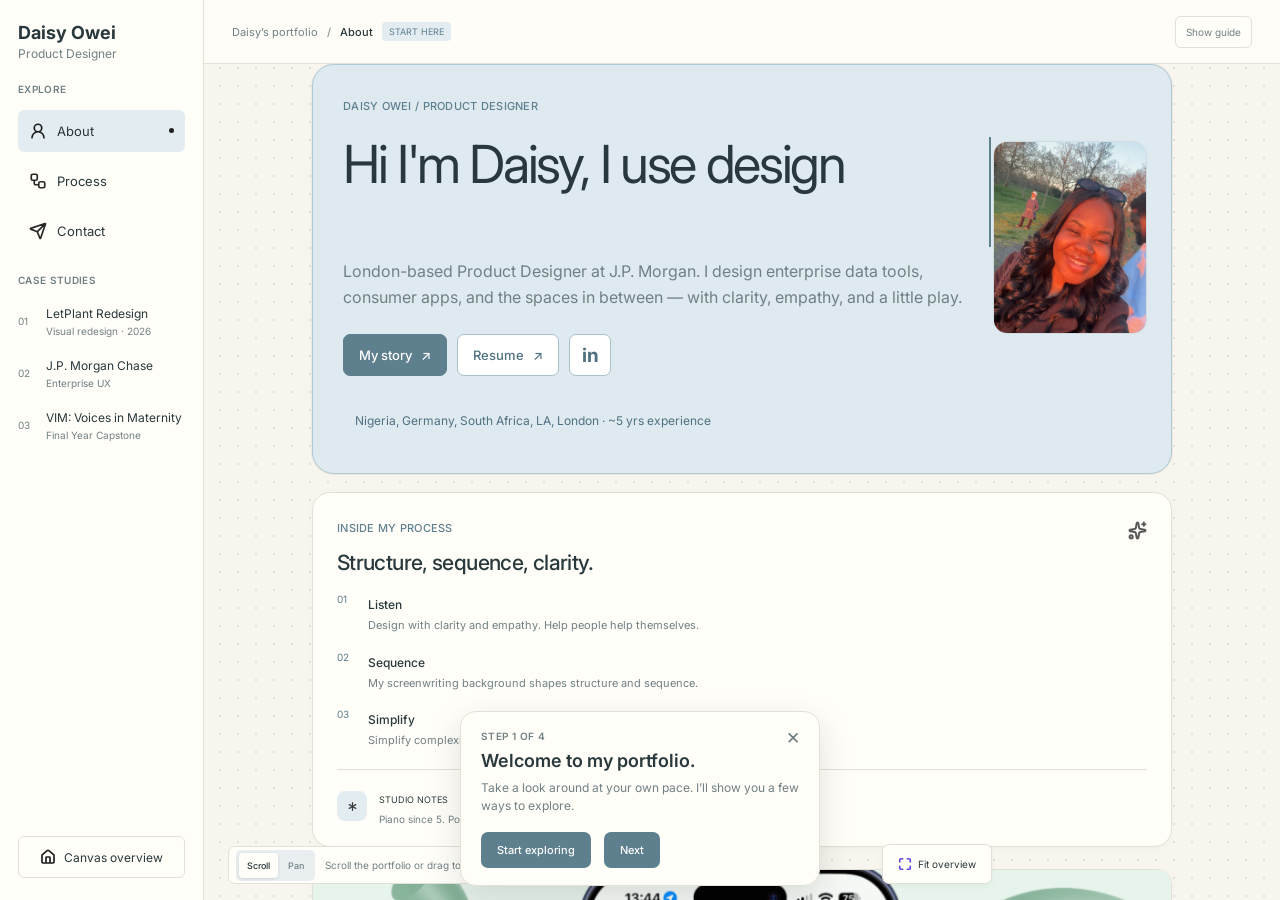
==== index.html @ e804e966 "Initial commit: portfolio site Co-Authored-By: Claude Opus 5.5 <noreply@anthropic.com>" ====
<!doctype html>
<html lang="en">
  <head>
    <meta charset="UTF-8" />
    <meta name="viewport" content="width=device-width, initial-scale=1.0" />
    <meta
      name="description"
      content="Daisy Owei is a London-based product designer making thoughtful digital experiences."
    />
    <meta name="theme-color" content="#f7f5ee" />
    <title>Daisy Owei — Product Designer</title>
    <link rel="preconnect" href="https://fonts.googleapis.com" />
    <link rel="preconnect" href="https://fonts.gstatic.com" crossorigin />
    <link
      href="https://fonts.googleapis.com/css2?family=Inter:wght@400;500;600;700&display=swap"
      rel="stylesheet"
    />
    <link rel="stylesheet" href="./styles.css?v=contact-section-v1" />
    <script src="./app.js?v=contact-section-v1" defer></script>
  </head>
  <body class="right-sidebar-collapsed">
    <div class="app-shell">
      <aside class="left-sidebar" aria-label="Portfolio navigation">
        <a class="identity" href="#about" aria-label="Daisy Owei home">
          <span class="identity-name">Daisy Owei</span>
          <span class="identity-role">Product Designer</span>
        </a>

        <nav class="primary-nav" aria-label="Explore">
          <p class="side-label">Explore</p>
          <a class="nav-link is-active" href="#about" data-section="about">
            <img src="./public/assets/imgUserRound.svg" alt="" />
            <span>About</span>
            <img class="active-dot" src="./public/assets/imgCurrentSectionIndicator.svg" alt="" />
          </a>
          <a class="nav-link" href="#process" data-section="process">
            <img src="./public/assets/imgWorkflow.svg" alt="" />
            <span>Process</span>
          </a>
          <a class="nav-link" href="#contact" data-section="contact">
            <img src="./public/assets/imgSend.svg" alt="" />
            <span>Contact</span>
          </a>
        </nav>

        <nav class="case-nav" aria-label="Case studies">
          <p class="side-label">Case studies</p>
          <a href="#letplant-case-study" data-project="LetPlant Redesign">
            <span class="case-number">01</span>
            <span><strong>LetPlant Redesign</strong><small>Visual redesign · 2026</small></span>
          </a>
          <a href="#jpmorgan-case-study" data-project="J.P. Morgan Chase">
            <span class="case-number">02</span>
            <span><strong>J.P. Morgan Chase</strong><small>Enterprise UX</small></span>
          </a>
          <a href="#vim-case-study" data-project="VIM: Voices in Maternity">
            <span class="case-number">03</span>
            <span><strong>VIM: Voices in Maternity</strong><small>Final Year Capstone</small></span>
          </a>
        </nav>

        <div class="sidebar-bottom">
          <button class="canvas-overview-button" type="button" data-action="fit">
            <img src="./public/assets/imgHouse.svg" alt="" />
            <span>Canvas overview</span>
          </button>
        </div>
      </aside>

      <main class="workspace">
        <header class="topbar">
          <a class="mobile-brand" href="#about" aria-label="Daisy Owei home">
            <span><strong>Daisy Owei</strong><small>Product Designer</small></span>
          </a>
          <div class="breadcrumbs">
            <a href="#about">Daisy’s portfolio</a>
            <span aria-hidden="true">/</span>
            <span class="crumb-current">About</span>
            <span class="case-study-overview-tag">Project overview</span>
            <button class="start-tag" type="button" data-action="canvas-tour">Start here</button>
          </div>
          <button class="case-study-back" type="button" data-action="back-to-canvas">
            <span aria-hidden="true">←</span> Back to canvas
          </button>
          <button class="right-sidebar-toggle" type="button" aria-controls="right-sidebar" aria-expanded="false">
            Show guide
          </button>
          <button class="mobile-menu" type="button" aria-label="Show portfolio guide">
            <span>Menu</span>
            <span class="menu-icon" aria-hidden="true">☰</span>
          </button>
        </header>

        <div class="mobile-view-switch" role="group" aria-label="Portfolio view">
          <span>View</span>
          <div>
            <button type="button" data-mobile-view="website" aria-pressed="true">Website</button>
            <button type="button" data-mobile-view="canvas" aria-pressed="false">Canvas</button>
          </div>
        </div>

        <section class="canvas-viewport" aria-label="Interactive portfolio canvas">
          <div class="canvas-world" id="canvas-world">
            <div class="canvas-section-kicker">
              <span class="tiny-blue-dot"></span>
              <span>About · Start here</span>
            </div>

            <div class="intro-grid">
              <section class="intro-card canvas-card" id="about" aria-labelledby="intro-title">
                <div class="intro-card-top">
                  <p class="eyebrow">Daisy Owei / Product Designer</p>
                </div>
                <h1 id="intro-title" aria-label="Hi I'm Daisy, I use design to solve complex problems.">
                  <span class="typewriter-text" aria-hidden="true">Hi I'm Daisy, I use design to solve complex problems.</span>
                  <span class="typewriter-reserve" aria-hidden="true">Hi I'm Daisy, I use design to solve complex problems.</span>
                </h1>
                <img class="intro-photo" src="./public/assets/daisy-profile.jpeg" alt="Daisy smiling outside" />
                <p class="intro-copy">
                  London-based Product Designer at J.P. Morgan. I design enterprise data tools,
                  consumer apps, and the spaces in between — with clarity, empathy, and a little
                  play.
                </p>
                <div class="intro-actions">
                  <a class="button button-primary" href="#about-me" data-about-story>
                    My story <span aria-hidden="true">↗</span>
                  </a>
                  <a class="button button-secondary" href="https://daisycv.netlify.app/" target="_blank" rel="noopener noreferrer">
                    Resume <span aria-hidden="true">↗</span>
                  </a>
                  <a class="button button-secondary button-linkedin" href="https://www.linkedin.com/in/daisy-owei-1319361a2/?originalSubdomain=uk" target="_blank" rel="noopener noreferrer" aria-label="LinkedIn" title="LinkedIn">
                    <span aria-hidden="true">in</span>
                  </a>
                </div>
                <div class="experience-strip">
                  <span>Nigeria, Germany, South Africa, LA, London · ~5 yrs experience</span>
                </div>
              </section>

              <section class="process-card canvas-card" id="process" aria-labelledby="process-title">
                <div class="process-heading">
                  <div>
                    <p class="eyebrow">Inside my process</p>
                    <h2 id="process-title">Structure, sequence, clarity.</h2>
                  </div>
                  <img src="./public/assets/imgSparkles.svg" alt="" />
                </div>
                <ol class="process-steps">
                  <li><span>01</span><div><strong>Listen</strong><p>Design with clarity and empathy. Help people help themselves.</p></div></li>
                  <li><span>02</span><div><strong>Sequence</strong><p>My screenwriting background shapes structure and sequence.</p></div></li>
                  <li><span>03</span><div><strong>Simplify</strong><p>Simplify complexity. Make someone’s life a bit easier.</p></div></li>
                </ol>
                <div class="studio-note">
                  <span class="asterisk-chip"><img src="./public/assets/imgAsterisk.svg" alt="" /></span>
                  <div><small>Studio notes</small><p>Piano since 5. Portrait sketches. Two cats. Vanilla ice cream + one wildcard.</p></div>
                </div>
              </section>
            </div>

            <section class="project-grid" id="work" aria-label="Selected work">
              <article class="project-card canvas-card" id="letplant-project">
                <a class="project-image-link" href="#letplant-case-study" aria-label="Open LetPlant Redesign case study">
                  <img class="project-image" src="./public/assets/cover-letplant.png" alt="LetPlant plant-care app displayed on a phone" loading="lazy" />
                </a>
                <div class="project-card-body">
                  <div class="project-meta"><span>01 / Visual redesign</span><span class="project-chip">2026 · Ongoing</span></div>
                  <h2>LetPlant Redesign</h2>
                  <p>Led the visual redesign of an AI plant-care app with 14,000+ users across iOS and Android — bringing key features forward and making everyday care easier to navigate.</p>
                  <div class="project-footer"><small>iOS live · Android rolling out</small><a href="#letplant-case-study">View case study <span>↗</span></a></div>
                </div>
              </article>

              <article class="project-card canvas-card" id="jpmorgan-project">
                <a class="project-image-link" href="#jpmorgan-case-study" data-open-project="J.P. Morgan Chase" aria-label="Open J.P. Morgan Chase case study">
                  <img class="project-image" src="./public/assets/cover-jpmorgan.jpg" alt="J.P. Morgan Corporate and Investment Bank presentation on a laptop" loading="lazy" />
                </a>
                <div class="project-card-body">
                  <div class="project-meta"><span>02 / Enterprise UX</span><span class="project-chip">J.P. Morgan</span></div>
                  <h2><a href="#jpmorgan-case-study" data-open-project="J.P. Morgan Chase">Redesigning Enterprise Tools for Global Clients</a></h2>
                  <p>Designing enterprise data tools for a global investment bank, simplifying complex financial information for the people who use them every day.</p>
                  <div class="project-footer"><small>Financial data platforms</small><a href="#jpmorgan-case-study" data-open-project="J.P. Morgan Chase">View case study <span>↗</span></a></div>
                </div>
              </article>

              <article class="project-card canvas-card" id="vim-project">
                <a class="project-image-link" href="#vim-case-study" data-open-project="VIM: Voices in Maternity" aria-label="Open VIM: Voices in Maternity case study">
                  <img class="project-image" src="./public/assets/cover-vim.jpg" alt="VIM maternity equity project displayed on a laptop" loading="lazy" />
                </a>
                <div class="project-card-body">
                  <div class="project-meta"><span>03 / Equity design</span><span class="project-chip">Final Year Capstone</span></div>
                  <h2>VIM: Voices in Maternity</h2>
                  <p>Designing for equity in maternal healthcare. Final Year Capstone.</p>
                  <div class="project-footer"><small>Healthcare · Social impact</small><a href="#vim-case-study" data-open-project="VIM: Voices in Maternity">View case study <span>↗</span></a></div>
                </div>
              </article>
            </section>

            <section class="project-collection" id="bonus-projects" aria-label="Bonus projects">
              <div class="collection-heading">
                <p class="collection-kicker">Bonus projects</p>
              </div>

              <article class="project-card featured-project canvas-card" id="quick-ux-wins">
                <a class="project-image-link" href="#quick-ux-case-study" data-open-project="Quick UX Wins in Fast-Paced Environments" aria-label="Open Quick UX Wins in Fast-Paced Environments project">
                  <img class="project-image" src="./public/assets/cover-quick-ux.jpg" alt="Mobile design screens for Cookie Jar, chat, and Millennium TV" loading="lazy" />
                </a>
                <div class="project-card-body">
                  <div class="project-meta"><span>Bonus project / Product design</span><span class="project-chip">Featured</span></div>
                  <h2>Quick UX Wins in Fast-Paced Environments</h2>
                  <p>Small, thoughtful design improvements that make complex products clearer and easier to use.</p>
                  <div class="project-footer"><small>Fast-paced product design</small><a href="#quick-ux-case-study" data-open-project="Quick UX Wins in Fast-Paced Environments">View project <span>↗</span></a></div>
                </div>
              </article>

              <section class="project-subsection" id="early-career-projects" aria-label="Early career case studies">
                <div class="collection-subheading">
                  <p class="collection-kicker">Early career case studies</p>
                </div>
                <div class="project-grid secondary-project-grid">
                  <article class="project-card canvas-card" id="hinge-feature-design">
                    <a class="project-image-link" href="#hinge-case-study" data-open-project="Hinge Feature Design" aria-label="Open Hinge Feature Design project">
                      <img class="project-image" src="./public/assets/cover-hinge.jpg" alt="Hinge Standouts and Trivia feature screens on phones" loading="lazy" />
                    </a>
                    <div class="project-card-body">
                      <div class="project-meta"><span>Early career / UX design</span><span class="project-chip">Case study</span></div>
                      <h2>Hinge Feature Design</h2>
                      <p>A feature-design project exploring a more thoughtful experience for making connections.</p>
                      <div class="project-footer"><small>Early career case study</small><a href="#hinge-case-study" data-open-project="Hinge Feature Design">View project <span>↗</span></a></div>
                    </div>
                  </article>

                  <article class="project-card canvas-card" id="internet-health-visualisations">
                    <a class="project-image-link" href="#internet-health-case-study" data-open-project="Internet Health Data Visualisations" aria-label="Open Internet Health Data Visualisations project">
                      <img class="project-image" src="./public/assets/cover-internet-health.jpg" alt="Internet shutdowns analysis displayed on a laptop" loading="lazy" />
                    </a>
                    <div class="project-card-body">
                      <div class="project-meta"><span>Early career / Data visualisation</span><span class="project-chip">Case study</span></div>
                      <h2>Internet Health Data Visualisations</h2>
                      <p>Visualising internet health to make complex information and patterns easier to understand.</p>
                      <div class="project-footer"><small>Early career case study</small><a href="#internet-health-case-study" data-open-project="Internet Health Data Visualisations">View project <span>↗</span></a></div>
                    </div>
                  </article>
                </div>
              </section>
            </section>

            <section class="project-collection personal-projects" id="personal-social-impact" aria-label="Personal and social impact projects">
              <div class="collection-heading">
                <p class="collection-kicker">Personal and social impact</p>
              </div>
              <div class="project-grid secondary-project-grid">
                <article class="project-card canvas-card" id="hone-personal-project">
                  <a class="project-image-link" href="#hone-case-study" data-open-project="Hone Personal Project" aria-label="Open Hone Personal Project">
                    <img class="project-image" src="./public/assets/cover-hone.png" alt="Hone productivity app concept screens" loading="lazy" />
                  </a>
                  <div class="project-card-body">
                    <div class="project-meta"><span>Personal / Product design</span><span class="project-chip">Personal project</span></div>
                    <h2>Hone — Personal Project</h2>
                    <p>A consumer app for habit-building and follow-through. Currently in progress, so the screens are still evolving.</p>
                    <div class="project-footer"><small>Personal project</small><a href="#hone-case-study" data-open-project="Hone Personal Project">View project <span>↗</span></a></div>
                  </div>
                </article>

                <article class="project-card canvas-card" id="caps-for-care">
                  <a class="project-image-link" href="#caps-for-care-case-study" data-open-project="Caps for Care" aria-label="Open Caps for Care project">
                    <img class="project-image" src="./public/assets/cover-caps-for-care.jpg" alt="Caps for Care T-shirt and cap laid on a wooden floor" loading="lazy" />
                  </a>
                  <div class="project-card-body">
                    <div class="project-meta"><span>Social impact / Community</span><span class="project-chip">Community project</span></div>
                    <h2>Caps for Care</h2>
                    <p>A community-focused project bringing design and social impact together.</p>
                    <div class="project-footer"><small>Personal and social impact</small><a href="#caps-for-care-case-study" data-open-project="Caps for Care">View project <span>↗</span></a></div>
                  </div>
                </article>
              </div>
            </section>

            <section class="canvas-contact canvas-card" id="contact" aria-labelledby="canvas-contact-title">
              <p class="eyebrow">Let’s connect</p>
              <h2 id="canvas-contact-title">Contact</h2>
              <p class="canvas-contact-copy">Feel free to say hi, ask me what I’m currently designing, or anything else!</p>
              <div class="canvas-contact-links">
                <a href="mailto:daisyicowei@gmail.com"><span aria-hidden="true">📬</span><span><small>Email me</small><strong>daisyicowei@gmail.com</strong></span><span aria-hidden="true">↗</span></a>
                <a href="https://www.linkedin.com/in/daisy-owei-1319361a2/?originalSubdomain=uk" target="_blank" rel="noopener noreferrer"><span aria-hidden="true">in</span><span><small>LinkedIn</small><strong>Daisy Owei</strong></span><span aria-hidden="true">↗</span></a>
              </div>
            </section>
          </div>

          <div class="onboarding-card" role="dialog" aria-labelledby="onboarding-title" aria-describedby="onboarding-copy" aria-live="polite" hidden>
            <span class="onboarding-step"></span>
            <button class="onboarding-close" type="button" aria-label="Dismiss portfolio guide">×</button>
            <h2 id="onboarding-title"></h2>
            <p id="onboarding-copy"></p>
            <div class="onboarding-actions">
              <button class="button button-primary" type="button" data-action="start-exploring">Start exploring</button>
              <button class="button button-primary" type="button" data-action="next-tour-step">Next</button>
            </div>
          </div>

          <div class="canvas-hint">
            <div class="canvas-mode-switch" role="group" aria-label="Canvas interaction mode">
              <button type="button" data-canvas-mode="scroll" aria-pressed="true">Scroll</button>
              <button type="button" data-canvas-mode="pan" aria-pressed="false">Pan</button>
            </div>
            <span class="canvas-mode-hint">Scroll the portfolio or drag to pan</span>
          </div>

          <div class="zoom-toolbar" aria-label="Canvas zoom controls">
            <button type="button" data-action="zoom-out" aria-label="Zoom out">
              <img src="./public/assets/imgMinus.svg" alt="" />
            </button>
            <output id="zoom-level" aria-live="polite">100%</output>
            <button type="button" data-action="zoom-in" aria-label="Zoom in">
              <img src="./public/assets/imgPlus.svg" alt="" />
            </button>
            <span class="toolbar-separator"></span>
            <button class="fit-button" type="button" data-action="fit">
              <img src="./public/assets/imgMaximize.svg" alt="" />
              <span>Fit overview</span>
            </button>
          </div>
        </section>

        <nav class="mobile-menu-panel" id="mobile-menu-panel" aria-label="Portfolio navigation" hidden>
          <div class="mobile-menu-content">
            <p class="mobile-menu-eyebrow">Explore</p>
            <h2>Follow your curiosity.</h2>
            <div class="mobile-main-links">
              <a href="#about" data-mobile-section="about" class="is-active" aria-current="page">About <span>•</span></a>
              <a href="#work" data-mobile-section="work">Selected work <span aria-hidden="true">↓</span></a>
              <a href="#process" data-mobile-section="process">Process <span aria-hidden="true">↓</span></a>
              <a href="#contact" data-mobile-section="contact">Contact <span aria-hidden="true">↓</span></a>
            </div>
            <div class="mobile-work-links">
              <p class="mobile-menu-eyebrow">Straight to the work</p>
              <a href="#letplant-project" data-mobile-section="letplant-project"><span>01</span><span><strong>LetPlant Redesign</strong><small>Visual redesign · 2026</small></span><b aria-hidden="true">↗</b></a>
              <a href="#jpmorgan-case-study" data-mobile-section="jpmorgan-project"><span>02</span><span><strong>J.P. Morgan Chase</strong><small>Enterprise UX</small></span><b aria-hidden="true">↗</b></a>
              <a href="#vim-case-study" data-mobile-section="vim-project"><span>03</span><span><strong>VIM: Voices in Maternity</strong><small>Final Year Capstone</small></span><b aria-hidden="true">↗</b></a>
              <a href="#quick-ux-case-study" data-mobile-section="quick-ux-wins"><span>04</span><span><strong>Quick UX Wins</strong><small>Bonus project</small></span><b aria-hidden="true">↗</b></a>
              <a href="#hinge-case-study" data-mobile-section="hinge-feature-design"><span>05</span><span><strong>Hinge Feature Design</strong><small>Early career case study</small></span><b aria-hidden="true">↗</b></a>
              <a href="#internet-health-case-study" data-mobile-section="internet-health-visualisations"><span>06</span><span><strong>Internet Health Data Visualisations</strong><small>Early career case study</small></span><b aria-hidden="true">↗</b></a>
              <a href="#hone-case-study" data-mobile-section="hone-personal-project"><span>07</span><span><strong>Hone — Personal Project</strong><small>Personal project</small></span><b aria-hidden="true">↗</b></a>
              <a href="#caps-for-care-case-study" data-mobile-section="caps-for-care"><span>08</span><span><strong>Caps for Care</strong><small>Personal and social impact</small></span><b aria-hidden="true">↗</b></a>
            </div>
            <a class="mobile-contact-link" href="mailto:hello@daisyowei.com">Say hello <span aria-hidden="true">↗</span></a>
          </div>
        </nav>

        <div class="case-study-frame" id="case-study-frame" hidden>
          <iframe title="Portfolio case study"></iframe>
        </div>
      </main>

      <aside class="right-sidebar" id="right-sidebar" aria-label="Your portfolio guide">
        <div class="guide-content">
          <div class="canvas-map">
            <p class="side-label">On the canvas</p>
            <div class="map-grid">
              <div class="map-top-grid"></div>
              <div class="map-selected-work">
                <p class="map-section-label">Selected work</p>
                <div class="map-project-grid"></div>
              </div>
            </div>
          </div>

          <nav class="right-project-nav" aria-label="More projects">
            <section class="project-nav-card bonus-nav-card" aria-labelledby="bonus-nav-title">
              <h2 class="project-nav-heading" id="bonus-nav-title">Bonus projects</h2>
              <div class="project-nav-links">
                <a class="project-nav-link" href="#quick-ux-case-study" data-project="Quick UX Wins in Fast-Paced Environments">Quick UX Wins <span aria-hidden="true">↗</span></a>
                <details class="project-nav-accordion">
                  <summary class="project-nav-link">Early Career</summary>
                  <div class="project-nav-children">
                    <a href="#hinge-case-study" data-project="Hinge Feature Design">Hinge Feature Design</a>
                    <a href="#internet-health-case-study" data-project="Internet Health Data Visualisations">Internet Health Data Visualisations</a>
                  </div>
                </details>
              </div>
            </section>
            <section class="project-nav-card impact-nav-card" aria-labelledby="impact-nav-title">
              <h2 class="project-nav-heading" id="impact-nav-title">Personal &amp; Social Impact</h2>
              <div class="project-nav-links">
                <a class="project-nav-link" href="#hone-case-study" data-project="Hone Personal Project">Hone <span aria-hidden="true">↗</span></a>
                <a class="project-nav-link" href="#caps-for-care-case-study" data-project="Caps for Care">Caps for Care <span aria-hidden="true">↗</span></a>
              </div>
            </section>
          </nav>

          <div class="location-pill"><img src="./public/assets/imgMapPin.svg" alt="" /><span>You’re here: About</span></div>
          <button class="guide-tour-button" type="button" data-action="canvas-tour">
            <img src="./public/assets/imgSparkles.svg" alt="" />
            <span>Your portfolio guide</span>
            <span class="guide-tour-arrow" aria-hidden="true">↗</span>
          </button>
        </div>
      </aside>

      <nav class="mobile-nav" aria-label="Portfolio sections">
        <a href="#about" data-section="about"><img src="./public/assets/imgUserRound.svg" alt="" /><span>About</span></a>
        <a href="#work" data-section="work"><img src="./public/assets/imgLayoutGrid.svg" alt="" /><span>Work</span></a>
        <a href="#process" data-section="process"><img src="./public/assets/imgWorkflow.svg" alt="" /><span>Process</span></a>
        <a href="#contact" data-section="contact"><img src="./public/assets/imgSend.svg" alt="" /><span>Contact</span></a>
      </nav>
    </div>

    <dialog class="project-dialog" id="project-dialog">
      <button class="dialog-close" type="button" aria-label="Close case study">×</button>
      <p class="eyebrow">Selected case study</p>
      <h2 id="dialog-title"></h2>
      <p id="dialog-copy"></p>
      <a class="button button-primary" href="mailto:hello@daisyowei.com?subject=Portfolio%20case%20study">Ask me about this project <span aria-hidden="true">↗</span></a>
    </dialog>
  </body>
</html>
---- styles.css ----
:root {
  font-family: "Inter", sans-serif;
  color: #29383c;
  background: #f7f5ee;
  font-synthesis: none;
  text-rendering: optimizeLegibility;
  --accent: #5d7f8e;
  --accent-soft: #e3edf1;
  --purple: var(--accent);
  --purple-soft: var(--accent-soft);
  --ink: #29383c;
  --muted: #718084;
  --line: #e5e0d5;
  --surface: #fffef9;
  --canvas: #f7f5ee;
  --left-sidebar-width: 204px;
  --right-sidebar-width: 264px;
}

.mobile-website-mode .canvas-world.canvas-scroll-world {
  padding-bottom: max(38px, calc(100vh - 320px));
}

* {
  box-sizing: border-box;
}

html {
  min-width: 320px;
  scroll-behavior: smooth;
}

body {
  min-width: 320px;
  min-height: 100vh;
  margin: 0;
  overflow: hidden;
}

button,
a {
  font: inherit;
}

button {
  color: inherit;
}

a {
  color: inherit;
  text-decoration: none;
}

button:focus-visible,
a:focus-visible {
  outline: 3px solid var(--accent);
  outline-offset: 3px;
}

.app-shell {
  display: grid;
  grid-template-columns: 204px minmax(460px, 1fr) 264px;
  grid-template-rows: minmax(0, 1fr);
  width: 100%;
  height: 100vh;
  min-height: 620px;
  overflow: hidden;
  background: var(--canvas);
}

.left-sidebar,
.right-sidebar {
  z-index: 4;
  min-height: 0;
  background: var(--surface);
}

.left-sidebar {
  display: flex;
  flex-direction: column;
  gap: 22px;
  min-width: 0;
  padding: 22px 18px 22px;
  overflow-y: auto;
  border-right: 1px solid var(--line);
}

.identity {
  display: grid;
  justify-items: start;
  gap: 3px;
}

.left-sidebar a:focus-visible,
.mobile-menu:focus-visible,
.mobile-menu-panel a:focus-visible {
  outline-color: #5d7f8e;
}

.identity-name {
  font-size: 18px;
  font-weight: 700;
}

.identity-role,
.case-nav small,
.sidebar-bottom p,
.sidebar-bottom small {
  color: var(--muted);
}

.identity-role {
  font-size: 12px;
}

.primary-nav,
.case-nav {
  display: flex;
  flex-direction: column;
  gap: 8px;
}

.side-label {
  margin: 0 0 5px;
  color: var(--muted);
  font-size: 10px;
  font-weight: 600;
  letter-spacing: 0.035em;
  line-height: 1.35;
  text-transform: uppercase;
}

.nav-link {
  display: flex;
  min-height: 42px;
  align-items: center;
  gap: 10px;
  padding: 0 11px;
  border-radius: 6px;
  font-size: 13px;
  transition: background 160ms ease, color 160ms ease;
}

.nav-link > img:first-child {
  width: 18px;
  height: 18px;
  object-fit: contain;
  filter: grayscale(1) brightness(0.35);
}

.nav-link:hover,
.nav-link.is-active {
  background: var(--purple-soft);
  color: var(--ink);
}

.nav-link .active-dot {
  width: 5px;
  height: 5px;
  margin-left: auto;
  object-fit: contain;
  filter: grayscale(1) brightness(0.35);
}

.nav-link:not(.is-active) .active-dot {
  display: none;
}

.case-nav {
  gap: 8px;
}

.right-project-nav {
  display: grid;
  gap: 9px;
}

.right-project-nav > .side-label {
  margin-bottom: 1px;
}

.project-nav-card {
  overflow: hidden;
  border: 1px solid var(--line);
  border-radius: 9px;
  background: var(--surface);
}

.bonus-nav-card {
  background: #e9eff0;
}

.impact-nav-card {
  background: #f6f4ec;
}

.project-nav-heading {
  margin: 0;
  padding: 11px 12px 8px;
  font-size: 13px;
  font-weight: 600;
}

.project-nav-links {
  display: grid;
  gap: 2px;
  padding: 0 7px 7px;
}

.project-nav-link {
  display: flex;
  min-height: 34px;
  align-items: center;
  justify-content: space-between;
  gap: 8px;
  padding: 6px 7px;
  border-radius: 5px;
  color: var(--ink);
  font-size: 11px;
  line-height: 1.3;
}

.project-nav-link:hover,
.project-nav-accordion[open] > .project-nav-link {
  background: rgba(255, 255, 255, 0.62);
}

.project-nav-accordion > summary {
  cursor: pointer;
  list-style: none;
}

.project-nav-accordion > summary::-webkit-details-marker {
  display: none;
}

.project-nav-accordion > summary::after {
  width: 6px;
  height: 6px;
  margin-right: 4px;
  border-right: 1.5px solid currentColor;
  border-bottom: 1.5px solid currentColor;
  content: "";
  transform: rotate(-45deg);
  transition: transform 160ms ease;
}

.project-nav-accordion[open] > summary::after {
  transform: rotate(45deg);
}

.project-nav-children {
  display: grid;
  gap: 1px;
  padding: 0 0 4px 12px;
}

.project-nav-children > a {
  padding: 6px 7px;
  border-left: 1px solid var(--line);
  color: var(--muted);
  font-size: 10px;
  line-height: 1.35;
}

.project-nav-children > a:hover {
  color: var(--ink);
}

.case-nav-group {
  display: grid;
  gap: 5px;
}

.case-nav-group > summary {
  display: flex;
  min-height: 40px;
  align-items: center;
  gap: 8px;
  padding: 0 9px;
  border-radius: 6px;
  color: var(--ink);
  cursor: pointer;
  font-size: 12px;
  font-weight: 500;
  list-style: none;
  transition: background 160ms ease, color 160ms ease;
}

.case-nav-group > summary::-webkit-details-marker {
  display: none;
}

.case-nav-group > summary::before {
  width: 15px;
  color: var(--muted);
  content: "›";
  font-size: 18px;
  line-height: 1;
  text-align: center;
  transition: transform 160ms ease;
}

.case-nav-group[open] > summary::before {
  transform: rotate(90deg);
}

.case-nav-group > summary:hover,
.case-nav-group[open] > summary {
  background: var(--purple-soft);
  color: var(--ink);
}

.group-count {
  margin-left: auto;
  color: var(--muted);
  font-size: 10px;
  font-weight: 400;
}

.case-nav > a,
.case-nav-group > a {
  display: grid;
  min-height: 44px;
  grid-template-columns: 20px minmax(0, 1fr);
  align-items: center;
  gap: 8px;
  font-size: 12px;
  line-height: 1.35;
}

.case-nav-group > a {
  margin-left: 13px;
  padding-left: 9px;
  border-left: 1px solid var(--line);
}

.case-nav-group > a:last-child {
  margin-bottom: 5px;
}

.case-nav > a:hover strong,
.case-nav-group > a:hover strong {
  color: var(--ink);
}

.case-nav > a.is-active strong,
.case-nav-group > a.is-active strong {
  color: var(--ink);
}

.case-number {
  color: var(--muted);
  font-size: 10px;
}

.case-nav strong,
.case-nav small,
.case-nav-group strong,
.case-nav-group small {
  display: block;
  font-weight: 400;
}

.case-nav small,
.case-nav-group small {
  margin-top: 3px;
  font-size: 10px;
}

.sidebar-bottom {
  display: grid;
  gap: 12px;
  margin-top: auto;
}

.canvas-overview-button {
  display: flex;
  min-height: 42px;
  align-items: center;
  justify-content: center;
  gap: 8px;
  border: 1px solid var(--line);
  border-radius: 6px;
  background: var(--surface);
  cursor: pointer;
  font-size: 12px;
}

.canvas-overview-button:hover {
  border-color: #b5cbd4;
  color: var(--ink);
}

.canvas-overview-button img {
  width: 16px;
  height: 16px;
  filter: grayscale(1) brightness(0.35);
}

.sidebar-bottom p,
.sidebar-bottom small {
  margin: 0;
  font-size: 10px;
  line-height: 1.6;
}

.workspace {
  position: relative;
  display: flex;
  min-width: 0;
  flex-direction: column;
}

.topbar {
  z-index: 2;
  display: flex;
  height: 64px;
  min-height: 64px;
  align-items: center;
  justify-content: space-between;
  gap: 20px;
  padding: 0 28px;
  border-bottom: 1px solid var(--line);
  background: rgba(255, 254, 249, 0.94);
}

.right-sidebar-collapsed .app-shell {
  grid-template-columns: var(--left-sidebar-width) minmax(0, 1fr) 0;
}

.right-sidebar-collapsed .right-sidebar {
  display: none;
}

.right-sidebar-toggle {
  min-height: 32px;
  flex: 0 0 auto;
  padding: 0 10px;
  border: 1px solid var(--line);
  border-radius: 6px;
  background: var(--surface);
  color: var(--muted);
  cursor: pointer;
  font-size: 10px;
  white-space: nowrap;
}

.right-sidebar-toggle:hover {
  border-color: #b5cbd4;
  color: var(--purple);
}

.breadcrumbs {
  display: flex;
  min-width: 0;
  align-items: center;
  gap: 9px;
  color: var(--muted);
  font-size: 11px;
  white-space: nowrap;
}

.breadcrumbs a:hover {
  color: var(--purple);
}

.crumb-current {
  color: var(--ink);
  font-weight: 500;
}

.start-tag {
  padding: 4px 7px;
  border: 0;
  border-radius: 4px;
  background: var(--purple-soft);
  color: var(--purple);
  cursor: pointer;
  font-size: 9px;
  text-transform: uppercase;
}

.start-tag:hover {
  background: #d7e5ea;
}

.mobile-menu {
  display: none;
}

.mobile-brand,
.mobile-view-switch,
.mobile-menu-panel {
  display: none;
}

.canvas-viewport {
  position: relative;
  flex: 1;
  min-height: 0;
  overflow: hidden;
  background-color: var(--canvas);
  background-image: radial-gradient(circle, rgba(91, 132, 148, 0.18) 0.7px, transparent 0.8px);
  background-position: center;
  background-size: 18px 18px;
  cursor: grab;
  touch-action: none;
}

.canvas-viewport.is-dragging {
  cursor: grabbing;
}

.canvas-world {
  position: absolute;
  top: 26px;
  left: 50%;
  width: 1100px;
  padding: 0 0 52px;
  transform: translate3d(-50%, 0, 0) scale(0.8);
  transform-origin: top center;
  transition: transform 240ms cubic-bezier(0.2, 0.75, 0.25, 1);
  will-change: transform;
}

.canvas-world img:not(.project-image) {
  filter: grayscale(1);
}

.canvas-world.is-panning {
  transition: none;
}

.canvas-section-kicker {
  display: flex;
  align-items: center;
  gap: 9px;
  margin: 0 0 16px 3px;
  color: var(--purple);
  font-size: 11px;
}

.tiny-blue-dot {
  width: 5px;
  height: 5px;
  border: 1px solid var(--purple);
  border-radius: 50%;
}

.intro-grid {
  display: grid;
  grid-template-columns: minmax(0, 1.7fr) minmax(330px, 0.9fr);
  gap: 24px;
}

.canvas-card {
  border: 1px solid var(--line);
  border-radius: 18px;
  background: var(--surface);
  box-shadow: 0 2px 6px rgba(36, 36, 42, 0.025);
}

.intro-card {
  position: relative;
  min-height: 410px;
  padding: 34px 30px 28px;
  background: #dfeaf0;
  border: 1.5px solid #b0c8d4;
  border-radius: 22px;
  box-shadow: 0 0 0 1px rgba(36, 36, 42, 0.06);
}

.intro-card .eyebrow {
  color: #5d7f8e;
}

.intro-card .greeting-pill {
  background: #f7fbfc;
  color: #5d7f8e;
  border: 1px solid #b8ccd6;
}

.intro-card .button-secondary {
  border: 1px solid #a9c2cc;
  background: #ffffff;
  color: #4f7180;
}

.intro-card .button-primary {
  border-color: #5d7f8e;
  background: #5d7f8e;
  color: #fff;
}

.intro-card .button-primary:hover {
  border-color: #496d7c;
  background: #496d7c;
  color: #fff;
}

.intro-card .button-secondary:hover {
  border-color: #91afbc;
  background: #f8fbfc;
  color: #3f626f;
}

.intro-card .button-linkedin {
  width: 42px;
  flex: 0 0 42px;
  padding: 0;
  font-size: 19px;
  font-weight: 700;
}

.intro-card-top {
  display: flex;
  align-items: center;
  justify-content: space-between;
  gap: 16px;
}

.eyebrow {
  margin: 0;
  color: var(--purple);
  font-size: 11px;
  font-weight: 500;
  letter-spacing: 0.025em;
  text-transform: uppercase;
}

.greeting-pill {
  padding: 7px 11px;
  border-radius: 100px;
  background: var(--purple-soft);
  color: var(--purple);
  font-size: 11px;
  white-space: nowrap;
}

.intro-card h1 {
  display: grid;
  margin: 24px 0 12px;
  max-width: calc(100% - 150px);
  font-size: clamp(40px, 4.1vw, 58px);
  font-weight: 400;
  letter-spacing: -0.045em;
  line-height: 1.05;
}

.intro-card .intro-photo {
  position: absolute !important;
  top: 76px !important;
  right: 24px !important;
  width: clamp(120px, 18%, 160px) !important;
  height: auto !important;
  aspect-ratio: 4 / 5;
  margin: 0 !important;
  border: 1px solid rgba(36, 36, 42, 0.08);
  border-radius: 14px;
  filter: none !important;
  object-fit: cover;
  object-position: center 38%;
}

.typewriter-text,
.typewriter-reserve {
  grid-area: 1 / 1;
}

.typewriter-reserve {
  visibility: hidden;
}

.typewriter-text.is-typing {
  border-right: 2px solid var(--accent);
  animation: typewriter-caret 750ms steps(1, end) infinite;
}

@keyframes typewriter-caret {
  50% {
    border-color: transparent;
  }
}

.intro-copy {
  max-width: calc(100% - 150px);
  margin: 0;
  color: var(--muted);
  font-size: 16px;
  line-height: 1.6;
}

.intro-actions {
  display: flex;
  align-items: center;
  gap: 10px;
  margin-top: 24px;
}

.button {
  display: inline-flex;
  min-height: 42px;
  align-items: center;
  justify-content: center;
  gap: 9px;
  padding: 0 15px;
  border: 1px solid transparent;
  border-radius: 7px;
  cursor: pointer;
  font-size: 13px;
  font-weight: 500;
  transition: transform 150ms ease, background 150ms ease, border-color 150ms ease;
}

.button:hover {
  transform: translateY(-1px);
}

.button-primary {
  background: var(--purple);
  color: white;
}

.button-primary:hover {
  background: #64889a;
}

.button-secondary {
  border-color: var(--line);
  background: var(--surface);
  color: var(--ink);
}

.button-secondary:hover {
  border-color: #b5cbd4;
}

.experience-strip {
  display: flex;
  min-height: 42px;
  align-items: center;
  gap: 10px;
  margin-top: 23px;
  padding: 0 12px;
  border-radius: 8px;
  background: transparent;
  color: #4f7180;
  font-size: 12px;
}

.process-card {
  padding: 28px 24px 20px;
}

.process-heading {
  display: flex;
  align-items: flex-start;
  justify-content: space-between;
  gap: 10px;
}

.process-heading > img {
  width: 19px;
  height: 19px;
  object-fit: contain;
}

.process-heading h2 {
  margin: 15px 0 18px;
  font-size: 21px;
  font-weight: 500;
  letter-spacing: -0.03em;
}

.process-steps {
  display: grid;
  gap: 17px;
  margin: 0;
  padding: 0 0 20px;
  border-bottom: 1px solid var(--line);
  list-style: none;
}

.process-steps li {
  display: grid;
  grid-template-columns: 24px 1fr;
  gap: 7px;
}

.process-steps li > span {
  color: var(--purple);
  font-size: 10px;
}

.process-steps strong {
  font-size: 12px;
  font-weight: 500;
}

.process-steps p {
  margin: 4px 0 0;
  color: var(--muted);
  font-size: 11px;
  line-height: 1.5;
}

.studio-note {
  display: flex;
  align-items: center;
  gap: 12px;
  padding-top: 17px;
}

.asterisk-chip {
  display: grid;
  width: 30px;
  height: 30px;
  flex: 0 0 auto;
  place-items: center;
  border-radius: 8px;
  background: #e3edf1;
}

.asterisk-chip img {
  width: 15px;
  height: 15px;
}

.studio-note small {
  font-size: 9px;
  text-transform: uppercase;
}

.studio-note p {
  margin: 5px 0 0;
  color: var(--muted);
  font-size: 10px;
  line-height: 1.45;
}

.project-grid {
  display: grid;
  grid-template-columns: repeat(3, minmax(0, 1fr));
  align-items: stretch;
  gap: 18px;
  margin-top: 22px;
}

.project-card {
  min-width: 0;
  overflow: hidden;
  border-radius: 15px;
  transition: box-shadow 180ms ease, transform 180ms ease;
}

.project-card:hover {
  transform: translateY(-3px);
  box-shadow: 0 10px 24px rgba(57, 82, 91, 0.12);
}

.project-image-link {
  display: block;
  height: 184px;
  overflow: hidden;
  background: #e5edf0;
}

.project-image {
  display: block;
  width: 100%;
  height: 100%;
  object-fit: cover;
  transform: scale(1);
  transition: transform 300ms ease;
}

#letplant-project .project-image {
  object-position: center 3%;
}

.project-card:hover .project-image {
  transform: scale(1.035);
}

.project-card-body {
  display: flex;
  min-height: 245px;
  flex-direction: column;
  padding: 17px 17px 15px;
}

.project-meta,
.project-footer {
  display: flex;
  align-items: center;
  justify-content: space-between;
  gap: 8px;
}

.project-meta {
  color: var(--purple);
  font-size: 9px;
  text-transform: uppercase;
}

.project-chip {
  padding: 4px 7px;
  border-radius: 5px;
  background: #e8f0f2;
  color: var(--muted);
  font-size: 9px;
  text-transform: none;
  white-space: nowrap;
}

.project-card h2 {
  margin: 13px 0 7px;
  font-size: 18px;
  font-weight: 500;
  letter-spacing: -0.025em;
  line-height: 1.3;
}

.project-card-body > p {
  margin: 0;
  color: var(--muted);
  font-size: 11px;
  line-height: 1.6;
}

.project-footer {
  margin-top: auto;
  padding-top: 18px;
  color: var(--muted);
  font-size: 9px;
}

.project-footer a {
  color: var(--purple);
  font-size: 10px;
  white-space: nowrap;
}

.project-footer a:hover,
.canvas-footer a:hover {
  text-decoration: underline;
}

.project-collection {
  display: grid;
  gap: 16px;
  margin-top: 30px;
  padding-top: 23px;
  border-top: 1px solid var(--line);
}

.collection-heading,
.collection-subheading {
  display: flex;
  align-items: baseline;
  justify-content: space-between;
  gap: 16px;
}

.collection-kicker {
  margin: 0;
  color: var(--ink);
  font-size: 10px;
  font-weight: 600;
  letter-spacing: 0.06em;
  text-transform: uppercase;
}

.collection-heading h2,
.collection-subheading h3 {
  margin: 0;
  color: var(--ink);
  font-size: 16px;
  font-weight: 500;
  letter-spacing: -0.02em;
}

#bonus-projects > .collection-heading .collection-kicker {
  display: inline-flex;
  min-height: 23px;
  align-items: center;
  padding: 0 8px;
  border-radius: 5px;
  background: #f2ecdc;
  color: #29383c;
}

.project-subsection > .collection-subheading,
.personal-projects > .collection-heading {
  justify-content: flex-start;
}

.featured-project {
  grid-column: 1 / -1;
}

.featured-project .project-image-link {
  height: 190px;
}

.featured-project .project-card-body {
  min-height: 185px;
}

.secondary-project-grid {
  grid-template-columns: repeat(2, minmax(0, 1fr));
  margin-top: 0;
}

.project-subsection {
  display: grid;
  gap: 14px;
  padding-top: 14px;
}

.project-subsection .collection-kicker {
  color: #29383c;
}

.personal-projects {
  margin-top: 23px;
}

.personal-projects .collection-kicker {
  color: #29383c;
}

.canvas-footer {
  display: flex;
  align-items: center;
  justify-content: space-between;
  margin-top: 24px;
  color: var(--muted);
  font-size: 10px;
}

.canvas-footer a {
  color: var(--purple);
}

.canvas-contact {
  margin-top: 30px;
  padding: clamp(24px, 4vw, 36px);
  scroll-margin-top: 24px;
}

.canvas-contact > .eyebrow {
  color: var(--purple);
}

.canvas-contact h2 {
  max-width: 700px;
  margin: 10px 0 0;
  color: var(--ink);
  font-size: 16px;
  font-weight: 600;
  letter-spacing: -0.02em;
  line-height: 1.4;
}

.canvas-contact-copy {
  max-width: 700px;
  margin: 10px 0 0;
  color: var(--muted);
  font-size: clamp(18px, 2.8vw, 24px);
  line-height: 1.5;
}

.canvas-contact-links {
  display: grid;
  grid-template-columns: repeat(2, minmax(0, 1fr));
  gap: 12px;
  margin-top: 22px;
}

.canvas-contact-links a {
  display: grid;
  grid-template-columns: 28px minmax(0, 1fr) 16px;
  gap: 11px;
  align-items: center;
  padding: 14px;
  border: 1px solid var(--line);
  border-radius: 9px;
  background: var(--surface);
}

.canvas-contact-links a > span:first-child,
.canvas-contact-links a > span:last-child {
  color: var(--purple);
  font-size: 15px;
  font-weight: 700;
}

.canvas-contact-links a > span:nth-child(2) {
  display: grid;
  min-width: 0;
  gap: 4px;
}

.canvas-contact-links small {
  color: var(--muted);
  font-size: 10px;
}

.canvas-contact-links strong {
  overflow-wrap: anywhere;
  color: var(--ink);
  font-size: 12px;
  font-weight: 600;
}

.onboarding-card {
  position: absolute;
  z-index: 3;
  right: 34px;
  bottom: 94px;
  width: min(390px, calc(100% - 40px));
  padding: 22px 23px 20px;
  border: 1px solid var(--line);
  border-radius: 16px;
  background: var(--surface);
  box-shadow: 0 12px 34px rgba(28, 28, 32, 0.13);
}

.onboarding-card[hidden] {
  display: none;
}

.onboarding-step {
  display: block;
  margin-bottom: 8px;
  color: var(--muted);
  font-size: 10px;
  font-weight: 600;
  letter-spacing: 0.04em;
  text-transform: uppercase;
}

.tour-active .onboarding-card:not([hidden]) {
  display: block;
  position: fixed;
  z-index: 20;
  top: auto;
  right: auto;
  bottom: auto;
  left: 14px;
  width: min(360px, calc(100vw - 28px));
  padding: 18px 20px 17px;
  transform: none;
  transition: left 180ms ease, top 180ms ease;
}

.tour-highlight {
  position: relative;
  z-index: 7;
  outline: 3px solid var(--accent);
  outline-offset: 3px;
  box-shadow: 0 0 0 6px rgba(93, 127, 142, 0.12);
}

.tour-active .onboarding-card .button[hidden] {
  display: none;
}

.onboarding-close,
.dialog-close {
  position: absolute;
  top: 10px;
  right: 12px;
  display: grid;
  width: 28px;
  height: 28px;
  place-items: center;
  border: 0;
  border-radius: 50%;
  background: transparent;
  color: var(--muted);
  cursor: pointer;
  font-size: 22px;
}

.onboarding-close:hover,
.dialog-close:hover {
  background: #e3edf1;
}

.onboarding-card h2 {
  margin: 0 26px 8px 0;
  font-size: 18px;
  font-weight: 600;
}

.onboarding-card p {
  margin: 0;
  color: var(--muted);
  font-size: 12px;
  line-height: 1.55;
}

.onboarding-actions {
  display: flex;
  align-items: center;
  gap: 13px;
  margin-top: 16px;
}

.onboarding-actions .button {
  min-height: 36px;
  font-size: 11px;
}

.text-button {
  padding: 8px 5px;
  border: 0;
  background: transparent;
  color: var(--muted);
  cursor: pointer;
  font-size: 11px;
}

.text-button:hover {
  color: var(--ink);
}

.canvas-hint {
  position: absolute;
  bottom: 16px;
  left: 24px;
  display: flex;
  min-height: 38px;
  align-items: center;
  gap: 10px;
  padding: 0 7px;
  border: 1px solid var(--line);
  border-radius: 7px;
  background: var(--surface);
  color: var(--muted);
  font-size: 10px;
}

.canvas-hint img {
  width: 17px;
  height: 17px;
  object-fit: contain;
}

.canvas-mode-switch {
  display: inline-flex;
  flex: 0 0 auto;
  align-items: center;
  gap: 2px;
  padding: 3px;
  border-radius: 5px;
  background: #e9eff0;
}

.canvas-mode-switch button {
  min-height: 25px;
  padding: 0 8px;
  border: 0;
  border-radius: 4px;
  background: transparent;
  color: var(--muted);
  cursor: pointer;
  font-size: 9px;
  font-weight: 500;
}

.canvas-mode-switch button[aria-pressed="true"] {
  background: var(--surface);
  color: var(--ink);
  box-shadow: 0 1px 3px rgba(30, 30, 36, 0.12);
}

.canvas-mode-hint {
  white-space: nowrap;
}

.zoom-toolbar {
  position: absolute;
  right: 24px;
  bottom: 16px;
  display: flex;
  height: 40px;
  align-items: center;
  gap: 9px;
  padding: 0 8px;
  border: 1px solid var(--line);
  border-radius: 7px;
  background: var(--surface);
  box-shadow: 0 2px 6px rgba(30, 30, 36, 0.04);
}

.zoom-toolbar button {
  display: flex;
  height: 28px;
  align-items: center;
  justify-content: center;
  gap: 6px;
  padding: 0 4px;
  border: 0;
  border-radius: 4px;
  background: transparent;
  cursor: pointer;
}

.zoom-toolbar button:hover {
  background: #e8f0f2;
}

.zoom-toolbar button img {
  width: 14px;
  height: 14px;
  object-fit: contain;
}

.zoom-toolbar output {
  min-width: 38px;
  color: var(--muted);
  font-size: 10px;
  text-align: center;
}

.toolbar-separator {
  width: 1px;
  height: 18px;
  background: var(--line);
}

.zoom-toolbar .fit-button {
  padding: 0 5px;
  color: var(--ink);
  font-size: 10px;
}

.right-sidebar {
  display: flex;
  min-width: 0;
  flex-direction: column;
  border-left: 1px solid var(--line);
}

.guide-content {
  display: flex;
  flex: 1;
  flex-direction: column;
  gap: 12px;
  min-height: 0;
  padding: 20px 16px 18px;
  overflow-y: auto;
}

.guide-tour-button {
  display: flex;
  min-height: 44px;
  align-items: center;
  gap: 9px;
  margin-top: auto;
  padding: 0 11px;
  border: 1px solid var(--line);
  border-radius: 7px;
  background: var(--surface);
  cursor: pointer;
  font-size: 11px;
  font-weight: 500;
  transition: border-color 150ms ease, background 150ms ease, color 150ms ease;
}

.guide-tour-button:hover {
  border-color: #b5cbd4;
  background: #f0f5f5;
  color: var(--purple);
  transition: border-color 150ms ease, background 150ms ease, color 150ms ease;
}

.guide-tour-button > img {
  width: 17px;
  height: 17px;
  filter: grayscale(1) brightness(0.35);
}

.guide-tour-button > span:nth-child(2) {
  flex: 1;
  text-align: left;
}

.guide-tour-arrow {
  color: var(--purple);
  font-size: 16px;
}

.canvas-map {
  padding: 10px;
  border: 1px solid var(--line);
  border-radius: 9px;
  background: #f6f4ec;
}

.canvas-map .side-label {
  margin-bottom: 6px;
}

.map-grid {
  display: grid;
  gap: 9px;
}

.map-grid.case-study-map {
  gap: 0;
}

.map-top-grid {
  display: grid;
  grid-template-columns: repeat(2, minmax(0, 1fr));
  gap: 5px;
}

.map-project-grid {
  display: grid;
  grid-template-columns: repeat(3, minmax(0, 1fr));
  gap: 5px;
}

.map-selected-work[hidden] {
  display: none;
}

.map-section-label {
  margin: 0 0 5px;
  color: var(--muted);
  font-size: 9px;
  font-weight: 600;
  letter-spacing: 0.04em;
  text-transform: uppercase;
}

.map-pill {
  min-width: 0;
  min-height: 34px;
  padding: 5px 7px;
  border: 1px solid var(--line);
  border-radius: 5px;
  background: var(--surface);
  cursor: pointer;
  font-size: 9px;
  line-height: 1.35;
}

.map-pill[data-jump$="-project"] {
  min-height: 44px;
  padding: 6px;
  background: #e9eff0;
  text-align: left;
  overflow-wrap: anywhere;
}

.map-pill:hover,
.map-pill.map-active {
  border-color: #b5cbd4;
  background: #dce8eb;
  color: var(--ink);
}

.case-study-map .map-pill {
  min-height: 36px;
  padding: 6px 7px;
  text-align: left;
}

.map-pill[aria-pressed="true"] {
  font-weight: 600;
}

.location-pill {
  display: flex;
  min-height: 34px;
  align-items: center;
  gap: 7px;
  padding: 0 9px;
  border-radius: 6px;
  background: var(--purple-soft);
  color: var(--purple);
  font-size: 10px;
}

.location-pill img {
  width: 14px;
  height: 14px;
  filter: grayscale(1) sepia(0.15) hue-rotate(155deg) saturate(0.7) brightness(0.65);
}

.studio-note .asterisk-chip img {
  filter: grayscale(1) sepia(0.15) hue-rotate(155deg) saturate(0.7) brightness(0.65);
}

.mobile-nav {
  display: none;
}

.project-dialog {
  position: fixed;
  width: min(460px, calc(100vw - 32px));
  padding: 34px;
  border: 1px solid var(--line);
  border-radius: 18px;
  color: var(--ink);
  box-shadow: 0 20px 70px rgba(22, 22, 26, 0.22);
}

.project-dialog::backdrop {
  background: rgba(26, 26, 30, 0.28);
  backdrop-filter: blur(3px);
}

.project-dialog h2 {
  margin: 13px 30px 12px 0;
  font-size: 26px;
  font-weight: 500;
  letter-spacing: -0.035em;
}

.project-dialog > p:not(.eyebrow) {
  margin: 0 0 22px;
  color: var(--muted);
  font-size: 14px;
  line-height: 1.65;
}

.case-study-frame {
  position: absolute;
  z-index: 1;
  inset: 64px 0 0;
  overflow: hidden;
  background: var(--canvas);
}

.case-study-frame[hidden] {
  display: none;
}

.case-study-frame iframe {
  display: block;
  width: 100%;
  height: 100%;
  border: 0;
}

.case-study-back {
  display: none;
  min-height: 32px;
  align-items: center;
  gap: 7px;
  padding: 0 10px;
  border: 1px solid var(--line);
  border-radius: 6px;
  background: var(--surface);
  color: var(--muted);
  cursor: pointer;
  font-size: 10px;
  white-space: nowrap;
}

.case-study-back:hover {
  border-color: #b5cbd4;
  color: var(--purple);
}

.case-study-back:not([hidden]) {
  display: inline-flex;
}

.showing-case-study .start-tag {
  display: none;
}

.case-study-overview-tag {
  display: none;
  padding: 5px 8px;
  border-radius: 4px;
  background: var(--purple-soft);
  color: var(--purple);
  font-size: 8px;
  font-weight: 600;
  letter-spacing: 0.035em;
  text-transform: uppercase;
}

.showing-case-study .case-study-overview-tag {
  display: inline-flex;
}

@media (max-width: 1180px) {
  .app-shell {
    grid-template-columns: 190px minmax(0, 1fr) 240px;
    --left-sidebar-width: 190px;
    --right-sidebar-width: 240px;
  }

  .left-sidebar {
    padding-right: 14px;
    padding-left: 14px;
  }

  .right-sidebar .guide-content {
    padding-right: 15px;
    padding-left: 15px;
  }
}

@media (max-width: 960px) {
  .app-shell {
    grid-template-columns: 176px minmax(0, 1fr);
    --left-sidebar-width: 176px;
    --right-sidebar-width: 0px;
  }

  .right-sidebar {
    display: none;
  }

  .right-sidebar-toggle {
    display: none;
  }

  .onboarding-card {
    right: 24px;
  }

  .right-sidebar.mobile-guide-open {
    position: fixed;
    z-index: 6;
    top: 56px;
    right: 0;
    bottom: 64px;
    display: flex;
    width: min(340px, 100%);
    box-shadow: -12px 0 30px rgba(28, 28, 32, 0.14);
  }
}

@media (max-width: 700px) {
  body {
    overflow: hidden;
  }

  .app-shell {
    display: block;
    height: 100vh;
    height: 100dvh;
    min-height: 0;
    padding: 0;
    --left-sidebar-width: 0px;
    --right-sidebar-width: 0px;
  }

  .left-sidebar {
    display: none;
  }

  .workspace {
    position: relative;
    height: 100%;
    min-height: 0;
  }

  .topbar {
    height: 60px;
    min-height: 60px;
    gap: 8px;
    padding: 0 16px;
  }

  .breadcrumbs {
    display: none;
  }

  .mobile-brand {
      display: flex;
      min-width: 0;
      align-items: center;
    }

  .mobile-brand > span:last-child {
    display: grid;
    gap: 2px;
  }

  .mobile-brand strong {
    font-size: 13px;
    font-weight: 500;
  }

  .mobile-brand small {
    color: var(--muted);
    font-size: 9px;
  }

  .mobile-menu {
    display: flex;
    min-width: 80px;
    height: 38px;
    align-items: center;
    justify-content: center;
    gap: 8px;
    margin-left: auto;
    padding: 0 10px;
    border: 1px solid var(--line);
    border-radius: 7px;
    background: var(--surface);
    color: var(--ink);
    cursor: pointer;
    font-size: 11px;
    font-weight: 500;
  }

  .menu-icon {
    font-size: 16px;
    line-height: 1;
  }

  .mobile-view-switch {
    display: flex;
    height: 52px;
    min-height: 52px;
    align-items: center;
    justify-content: space-between;
    gap: 12px;
    padding: 0 16px;
    color: var(--muted);
    font-size: 11px;
  }

  .mobile-view-switch > div {
    display: grid;
    width: min(230px, 70%);
    height: 38px;
    grid-template-columns: 1fr 1fr;
    padding: 3px;
    border-radius: 8px;
    background: #e9eff0;
  }

  .mobile-view-switch button {
    border: 0;
    border-radius: 6px;
    background: transparent;
    color: var(--muted);
    cursor: pointer;
    font-size: 11px;
  }

  .mobile-view-switch button[aria-pressed="true"] {
    background: var(--surface);
    color: var(--purple);
    font-weight: 600;
    box-shadow: 0 1px 3px rgba(30, 30, 36, 0.1);
  }

  .case-study-frame {
    inset: 60px 0 0;
  }

  .showing-case-study .mobile-view-switch {
    display: none;
  }

  .showing-case-study .mobile-menu-panel {
    top: 60px;
  }

  .case-study-back {
    display: none !important;
  }

  .canvas-viewport {
    display: flex;
    height: calc(100% - 112px);
    min-height: 0;
    flex-direction: column;
    overflow: hidden;
    touch-action: pan-y;
  }

  .mobile-website-mode .canvas-viewport {
    overflow-x: hidden;
    overflow-y: auto;
    background-image: none;
    overscroll-behavior-y: contain;
  }

  .mobile-website-mode .canvas-world {
    position: relative;
    top: auto;
    left: auto;
    width: 100%;
    padding: 18px 16px 38px;
    transform: none !important;
    transform-origin: initial;
    transition: none;
    will-change: auto;
  }

  .mobile-website-mode .intro-grid {
    grid-template-columns: 1fr;
    gap: 16px;
  }

  .mobile-website-mode .canvas-section-kicker {
    margin-bottom: 12px;
  }

  .mobile-website-mode .intro-card {
    min-height: 0;
    padding: 22px 19px 18px;
    border-radius: 17px;
  }

  .mobile-website-mode .intro-card-top {
    display: block;
  }

  .mobile-website-mode .intro-card-top .eyebrow {
    font-size: 10px;
  }

  .mobile-website-mode .greeting-pill {
    display: inline-flex;
    margin-top: 11px;
    padding: 0;
    background: none;
    font-size: 10px;
  }

  .mobile-website-mode .intro-card h1 {
    margin: 18px 0 11px;
    max-width: none;
    font-size: clamp(36px, 10.5vw, 46px);
    line-height: 1.08;
  }

  .mobile-website-mode .intro-card .intro-photo {
    position: relative !important;
    top: auto !important;
    right: auto !important;
    width: min(42%, 150px) !important;
    height: auto !important;
    aspect-ratio: 4 / 5;
    margin: 10px 0 16px auto;
  }

  .mobile-website-mode .intro-copy {
    max-width: none;
    font-size: 13px;
    line-height: 1.6;
  }

  .mobile-website-mode .intro-actions {
    flex-direction: column;
    align-items: stretch;
    gap: 8px;
    margin-top: 17px;
  }

  .mobile-website-mode .intro-actions .button {
    min-height: 43px;
    font-size: 12px;
  }

  .mobile-website-mode .experience-strip {
    min-height: 38px;
    margin-top: 14px;
    padding: 8px 10px;
    font-size: 10px;
    line-height: 1.45;
  }

  .mobile-website-mode .process-card {
    min-height: 0;
    padding: 20px 17px;
  }

  .mobile-website-mode .process-heading h2 {
    font-size: 19px;
  }

  .mobile-website-mode .project-grid,
  .mobile-website-mode .secondary-project-grid {
    grid-template-columns: 1fr;
    gap: 14px;
    margin-top: 15px;
  }

  .mobile-website-mode .project-card {
    border-radius: 13px;
  }

  .mobile-website-mode .project-image-link {
    height: 180px;
  }

  .mobile-website-mode .featured-project .project-image-link {
    height: 145px;
  }

  .mobile-website-mode .project-card-body,
  .mobile-website-mode .featured-project .project-card-body {
    min-height: 0;
    padding: 14px;
  }

  .mobile-website-mode .project-card h2 {
    font-size: 17px;
  }

  .mobile-website-mode .project-card-body > p {
    font-size: 11px;
  }

  .mobile-website-mode .project-footer {
    margin-top: 16px;
  }

  .mobile-website-mode .collection-heading,
  .mobile-website-mode .collection-subheading {
    align-items: flex-start;
    justify-content: flex-start;
  }

  .mobile-website-mode .collection-kicker {
    font-size: 9px;
  }

  .mobile-website-mode .project-subsection {
    gap: 8px;
  }

  .mobile-website-mode .project-collection {
    gap: 13px;
    margin-top: 24px;
    padding-top: 18px;
  }

  .mobile-website-mode .canvas-footer {
    margin-top: 21px;
  }

  .mobile-website-mode .canvas-contact-links {
    grid-template-columns: 1fr;
  }

  .mobile-website-mode .canvas-hint,
  .mobile-website-mode .zoom-toolbar,
  .mobile-website-mode .onboarding-card {
    display: none;
  }

  .mobile-canvas-mode .canvas-viewport {
    height: calc(100% - 112px);
    cursor: grab;
    touch-action: none;
  }

  .mobile-canvas-mode .canvas-world {
    top: 22px;
    width: 860px;
  }

  .mobile-canvas-mode .mobile-nav {
    display: none;
  }

  .mobile-menu-panel {
    position: absolute;
    z-index: 8;
    inset: 112px 0 0;
    display: block;
    overflow-y: auto;
    background: var(--canvas);
    overscroll-behavior: contain;
  }

  .mobile-menu-panel[hidden] {
    display: none;
  }

  .mobile-menu-content {
    min-height: 100%;
    padding: 21px 16px 30px;
  }

  .mobile-menu-eyebrow {
    margin: 0 0 9px;
    color: var(--muted);
    font-size: 9px;
    font-weight: 600;
    letter-spacing: 0.06em;
    text-transform: uppercase;
  }

  .mobile-menu-content h2 {
    margin: 0 0 18px;
    font-size: 25px;
    font-weight: 500;
    letter-spacing: -0.04em;
  }

  .mobile-main-links {
    display: grid;
    padding: 5px 13px;
    border: 1px solid var(--line);
    border-radius: 13px;
    background: white;
  }

  .mobile-main-links a {
    display: flex;
    min-height: 54px;
    align-items: center;
    justify-content: space-between;
    padding: 0 6px;
    border-bottom: 1px solid #ebe7de;
    color: var(--ink);
    font-size: 14px;
  }

  .mobile-main-links a:last-child {
    border-bottom: 0;
  }

  .mobile-main-links a span {
    color: var(--ink);
  }

  .mobile-main-links a.is-active {
    margin: 4px 0;
    padding: 0 12px;
    border: 0;
    border-radius: 8px;
    background: var(--purple-soft);
    color: var(--ink);
    font-weight: 600;
  }

  .mobile-work-links {
    margin-top: 22px;
    padding-top: 16px;
    border-top: 1px solid var(--line);
  }

  .mobile-work-links > a {
    display: grid;
    min-height: 61px;
    grid-template-columns: 24px minmax(0, 1fr) 18px;
    align-items: center;
    gap: 8px;
    border-bottom: 1px solid var(--line);
    color: var(--ink);
  }

  .mobile-work-links > a > span:first-child {
    color: var(--ink);
    font-size: 9px;
  }

  .mobile-work-links > a > span:nth-child(2) {
    display: grid;
    gap: 4px;
  }

  .mobile-work-links strong {
    font-size: 11px;
    font-weight: 500;
  }

  .mobile-work-links small {
    color: var(--muted);
    font-size: 9px;
  }

  .mobile-work-links b {
    color: var(--ink);
    font-size: 15px;
    font-weight: 400;
  }

  .mobile-contact-link {
    display: flex;
    min-height: 44px;
    align-items: center;
    justify-content: center;
    gap: 7px;
    margin-top: 16px;
    border: 1px solid var(--line);
    border-radius: 8px;
    background: var(--surface);
    color: var(--ink);
    font-size: 12px;
    font-weight: 500;
  }

  .mobile-menu-open .canvas-viewport,
  .mobile-menu-open .case-study-frame {
    visibility: hidden;
  }

  .onboarding-card {
    right: 12px;
    bottom: 80px;
    width: min(350px, calc(100% - 24px));
    padding: 19px;
  }

  .canvas-hint {
    bottom: 12px;
    left: 12px;
    min-height: 34px;
    font-size: 9px;
  }

  .zoom-toolbar {
    right: 12px;
    bottom: 12px;
    height: 36px;
    gap: 5px;
    padding: 0 5px;
  }

  .zoom-toolbar .fit-button span {
    display: none;
  }

  .zoom-toolbar .fit-button {
    width: 28px;
  }

  .mobile-nav {
    display: none;
  }

  .mobile-nav a {
    display: flex;
    flex-direction: column;
    align-items: center;
    justify-content: center;
    gap: 4px;
    color: var(--muted);
    font-size: 9px;
  }

  .mobile-nav img {
    width: 17px;
    height: 17px;
    filter: grayscale(1) brightness(0.35);
  }

  .mobile-nav a.is-active {
    color: var(--ink);
  }
}

.canvas-viewport.canvas-scroll-mode {
  overflow-x: hidden;
  overflow-y: auto;
  overscroll-behavior-y: contain;
  touch-action: pan-y;
  cursor: auto;
  scrollbar-width: thin;
}

.canvas-world.canvas-scroll-world {
  position: relative;
  top: auto;
  left: auto;
  width: min(860px, calc(100% - 48px));
  margin: 24px auto 0;
  padding-bottom: max(100px, calc(100vh - 280px));
  transform: none !important;
  transform-origin: top left;
  transition: none;
  will-change: auto;
}

.canvas-scroll-mode .intro-grid,
.canvas-scroll-mode .project-grid,
.canvas-scroll-mode .secondary-project-grid {
  grid-template-columns: minmax(0, 1fr);
}

.canvas-scroll-mode .intro-grid {
  gap: 18px;
}

.canvas-scroll-mode .project-grid {
  gap: 18px;
}

.canvas-scroll-mode .project-card-body,
.canvas-scroll-mode .featured-project .project-card-body {
  min-height: 0;
  padding: 18px 22px 20px;
}

.canvas-scroll-mode .project-card h2 {
  font-size: 20px;
}

.canvas-scroll-mode .project-card-body > p {
  font-size: 13px;
}

.canvas-scroll-mode .project-image-link,
.canvas-scroll-mode .featured-project .project-image-link {
  height: 230px;
}

.canvas-scroll-mode .zoom-toolbar > button[data-action="zoom-out"],
.canvas-scroll-mode .zoom-toolbar > button[data-action="zoom-in"],
.canvas-scroll-mode .zoom-toolbar > output,
.canvas-scroll-mode .zoom-toolbar > .toolbar-separator {
  display: none;
}

.canvas-scroll-mode .zoom-toolbar .fit-button {
  min-width: 92px;
}

@media (max-width: 700px) {
  .canvas-viewport.canvas-scroll-mode {
    height: calc(100% - 112px);
  }

  .canvas-world.canvas-scroll-world {
    width: calc(100% - 32px);
    margin-top: 16px;
  }

  .mobile-canvas-mode .canvas-world.canvas-scroll-world {
    width: calc(100% - 32px);
  }

  .canvas-scroll-mode .intro-grid {
    grid-template-columns: 1fr;
    gap: 14px;
  }

  .canvas-scroll-mode .project-grid,
  .canvas-scroll-mode .secondary-project-grid {
    grid-template-columns: 1fr;
  }

  .canvas-scroll-mode .canvas-hint {
    bottom: 8px;
    left: 8px;
    gap: 5px;
    min-height: 34px;
    padding: 0 5px;
  }

  .canvas-scroll-mode .canvas-mode-switch button {
    min-height: 23px;
    padding: 0 7px;
    font-size: 8px;
  }

  .canvas-scroll-mode .canvas-mode-hint {
    font-size: 8px;
  }

  .canvas-scroll-mode .zoom-toolbar {
    right: 8px;
    bottom: 8px;
    height: 34px;
  }
}

@media (max-width: 430px) {
  .canvas-scroll-mode .canvas-mode-hint {
    display: none;
  }
}

body:not(.showing-case-study) .canvas-hint {
  position: fixed;
  z-index: 5;
  bottom: 16px;
  left: calc(var(--left-sidebar-width) + 24px);
}

body:not(.showing-case-study) .zoom-toolbar {
  position: fixed;
  z-index: 5;
  right: calc(var(--right-sidebar-width) + 24px);
  bottom: 16px;
}

@media (max-width: 960px) {
  body:not(.showing-case-study) .zoom-toolbar {
    right: 16px;
  }
}

@media (max-width: 700px) {
  body:not(.showing-case-study) .canvas-hint {
    bottom: 8px;
    left: 8px;
  }

  body:not(.showing-case-study) .zoom-toolbar {
    right: 8px;
    bottom: 8px;
  }
}

@media (max-width: 460px) {
  .breadcrumbs {
    gap: 6px;
    font-size: 10px;
  }

  .mobile-canvas-mode .canvas-world {
    width: 760px;
  }

  .intro-card {
    min-height: 375px;
    padding: 25px 22px 24px;
  }

  .intro-card h1 {
    font-size: 44px;
  }

  .intro-copy {
    font-size: 14px;
  }

  .project-grid {
    grid-template-columns: 1fr;
  }

  .project-image-link {
    height: 220px;
  }

  .project-card-body {
    min-height: 210px;
  }
}

@media (prefers-reduced-motion: reduce) {
  *,
  *::before,
  *::after {
    scroll-behavior: auto !important;
    transition-duration: 0.01ms !important;
  }
}
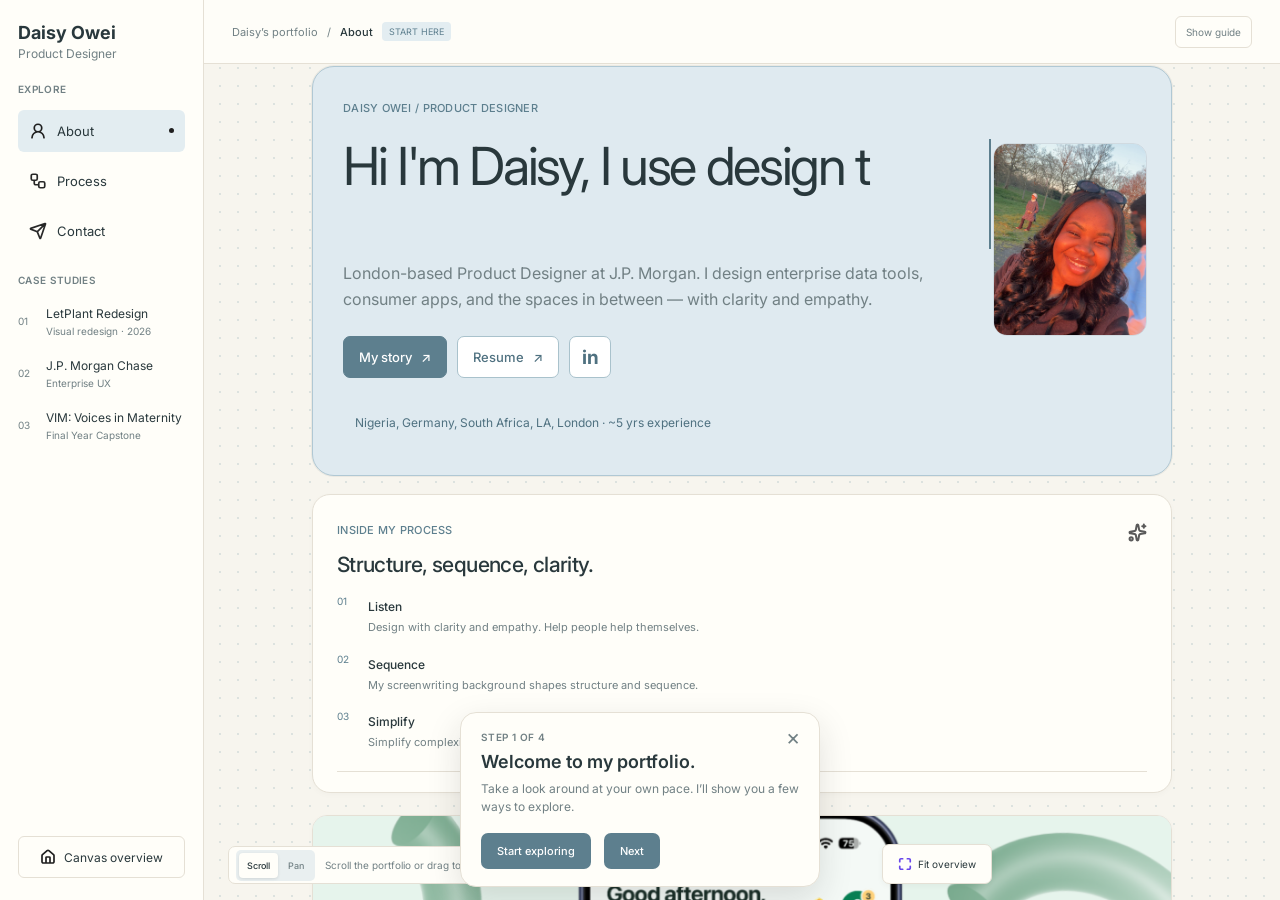
==== commit 816bd4cf: "Remove "a little play" from intro and studio notes callout Co-Authored-By: Claude Opus 5.5 <noreply@" ====
--- a/index.html
+++ b/index.html
@@ -118,8 +118,7 @@
                 <img class="intro-photo" src="./public/assets/daisy-profile.jpeg" alt="Daisy smiling outside" />
                 <p class="intro-copy">
                   London-based Product Designer at J.P. Morgan. I design enterprise data tools,
-                  consumer apps, and the spaces in between — with clarity, empathy, and a little
-                  play.
+                  consumer apps, and the spaces in between — with clarity and empathy.
                 </p>
                 <div class="intro-actions">
                   <a class="button button-primary" href="#about-me" data-about-story>
@@ -150,10 +149,6 @@
                   <li><span>02</span><div><strong>Sequence</strong><p>My screenwriting background shapes structure and sequence.</p></div></li>
                   <li><span>03</span><div><strong>Simplify</strong><p>Simplify complexity. Make someone’s life a bit easier.</p></div></li>
                 </ol>
-                <div class="studio-note">
-                  <span class="asterisk-chip"><img src="./public/assets/imgAsterisk.svg" alt="" /></span>
-                  <div><small>Studio notes</small><p>Piano since 5. Portrait sketches. Two cats. Vanilla ice cream + one wildcard.</p></div>
-                </div>
               </section>
             </div>
 
